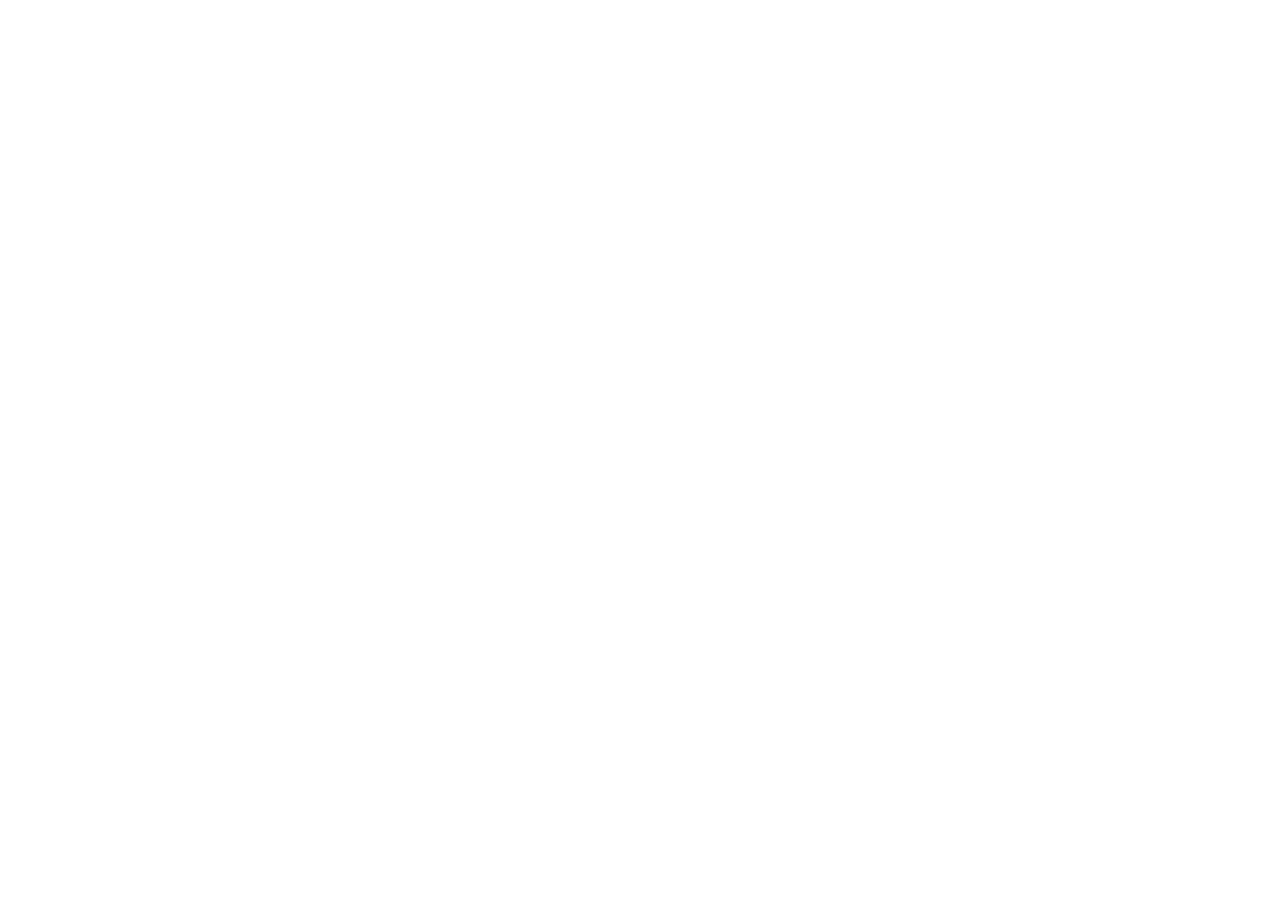
==== 10-dars.html @ 3f9fad93 "first comint" ====
<!DOCTYPE html>
<html lang="en">
<head>
  <meta charset="UTF-8">
  <meta name="viewport" content="width=device-width, initial-scale=1.0">
  <title>Document</title>
  <link rel="stylesheet" href="css/normalize.css">
  <link rel="stylesheet" href="css/10-dars.css">
</head>
<body>

  

</body>
</html>
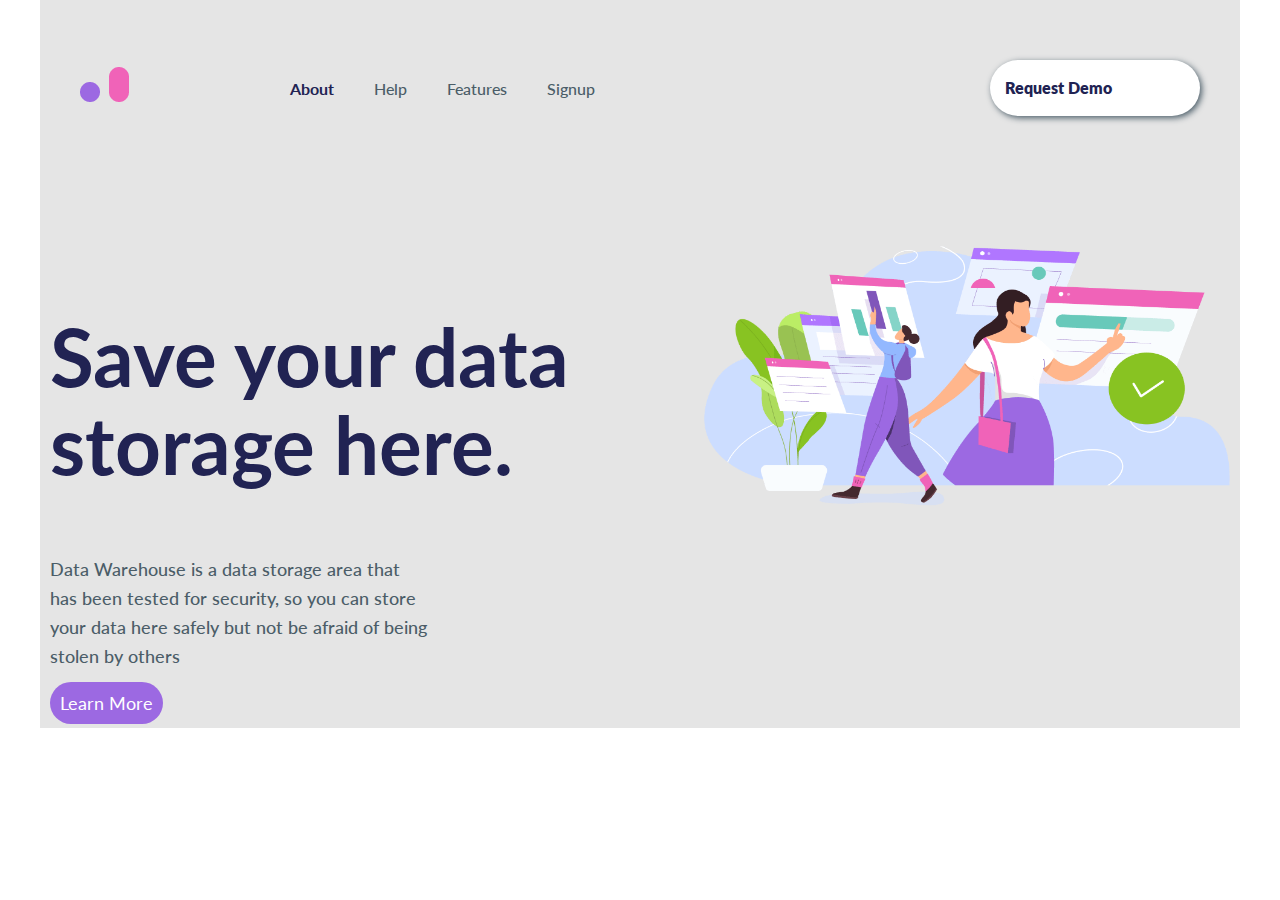
==== commit 68938235: "Kop narsa qoshdik" ====
--- a/10-dars.html
+++ b/10-dars.html
@@ -6,10 +6,46 @@
   <title>Document</title>
   <link rel="stylesheet" href="css/normalize.css">
   <link rel="stylesheet" href="css/10-dars.css">
+  <link href="https://fonts.googleapis.com/css2?family=Lato:wght@400;700&family=Nunito+Sans&display=swap" rel="stylesheet">
 </head>
 <body>
 
-  
+  <div class="contenier">
+
+      <div class="novigation">
+        <a href="">
+          <img src="img/Logo@1x.png" alt="logo" width="49" height="35"
+          srcset="img/Logo@1x.png 1x,img/Logo@2x.png 2x">
+        </a>
+        <ul class="novigatoin-link">
+
+          <li><a class="link-heder-about" href="#">About</a></li>
+          <li><a class="link-heder"href="#">Help</a></li>
+          <li><a class="link-heder" href="#">Features</a></li>
+          <li><a class="link-heder" href="#">Signup</a></li>
+
+        </ul>
+
+        <a class="link-demo" href="#">Request Demo</a>
+
+      </div> <!--novigation-->
+
+      <div class="second">
+
+      <div class="second-list">
+
+        <h2 class="second-h">Save your data storage here.</h2>
+        <p class="second-p">Data Warehouse is a data storage area that has been tested for security, so you can store your data here safely but not be afraid of being stolen by others</p>
+        <a class="second-link" href="#">Learn More</a>
+
+      </div> <!--second-list-->
+
+      <img class="second" src="img/intro-img@1x.png" alt="intro" width="685" height="268">
+
+    </div><!--second-->
+
+    </div> <!--contenier-->
+
 
 </body>
 </html>--- a/css/10-dars.css
+++ b/css/10-dars.css
@@ -0,0 +1,93 @@
+*{
+  box-sizing: border-box;
+}
+body{
+  font-family: 'Lato', 'Arial', sans-serif;
+  font-size: 18px;
+  line-height: 160%;
+  color: #4B5D68;
+}
+.contenier{
+  max-width: 1200px;
+  padding: 10px 10px;
+  margin-left: auto;
+  margin-right: auto;
+  background: #E5E5E5;
+}
+.novigation{
+  display: flex;
+  align-items: center;
+  justify-content: space-between;
+  width: 1120px;
+  margin-top: 50px;
+  margin-left: auto;
+  margin-right: auto;
+  margin-bottom: 130px;
+}
+.novigatoin-link{
+  display: flex;
+  justify-content: space-between;
+  text-decoration: none;
+  list-style: none;
+  margin: 0px;
+  margin-right: auto;
+}
+.link-heder-about{
+  text-decoration: none;
+  font-style: normal;
+  font-weight: 700;
+  font-size: 16px;
+  line-height: 26px;
+  color: #212353;
+  margin-left: 121px;
+  margin-right: 40px;
+}
+.link-heder{
+text-decoration: none;
+margin-right: 40px;
+font-weight: 500;
+font-size: 16px;
+line-height: 26px;
+color: #4B5D68;
+}
+.link-demo{
+  text-decoration: none;
+  font-size: 16px;
+  font-weight: 800;
+  line-height: 26px;
+  width: 210px;
+  background-color: #ffffff;
+  color: #212353;
+  padding: 15px;
+  border-radius: 30px;
+  box-shadow: 2px 2px 6px #4B5D68;
+}
+.second{
+  display: flex;
+  
+}
+.second-h{
+font-weight: bold;
+font-size: 80px;
+line-height: 88px;
+color: #212353;
+width: 645px;
+}
+.second-p{
+  width: 380px;
+font-weight: 500;
+font-size: 18px;
+line-height: 29px;
+color: #4B5D68;
+}
+.second-link{
+  text-decoration: none;
+  padding: 10px;
+  width: 170px;
+  background: #9C69E2;
+  color: #ffffff;
+  border-radius: 50px;
+}
+.second-img{
+  margin-left: 0px;
+}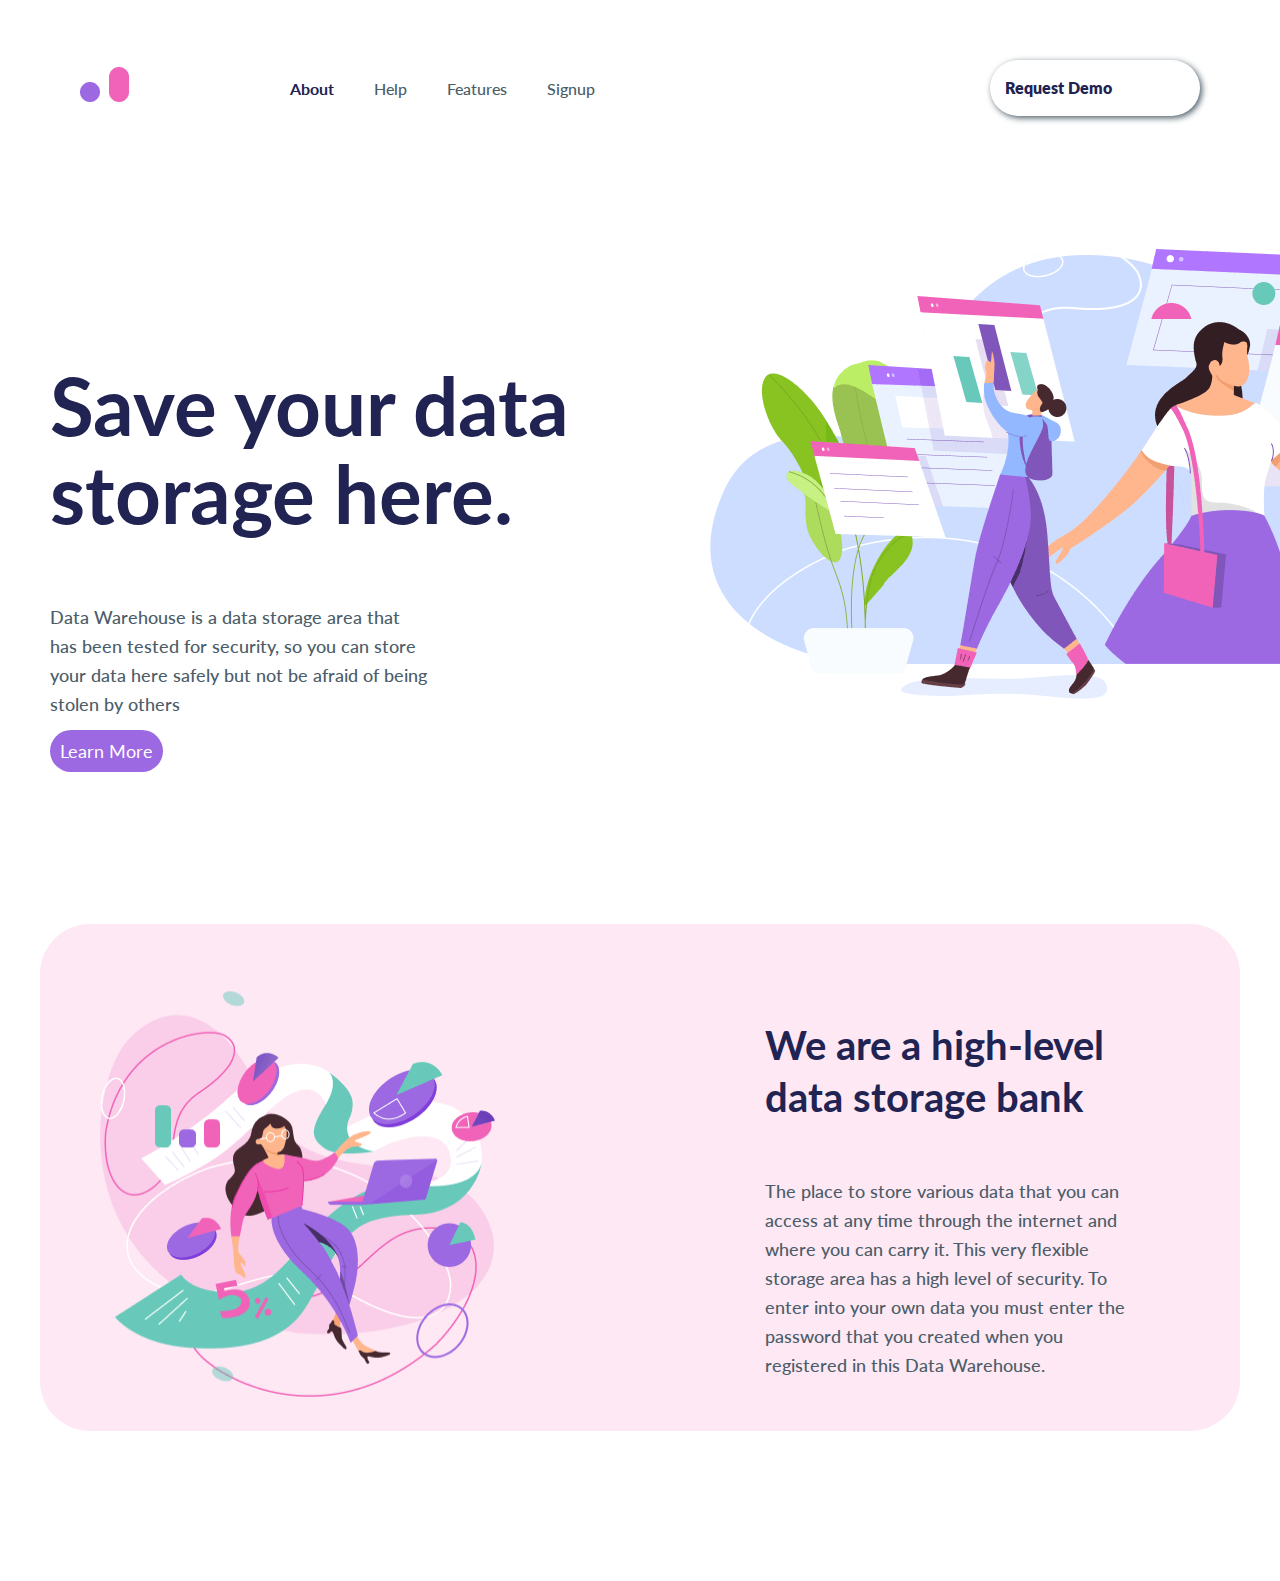
==== commit 625cd245: "add third list" ====
--- a/10-dars.html
+++ b/10-dars.html
@@ -40,12 +40,26 @@
 
       </div> <!--second-list-->
 
-      <img class="second" src="img/intro-img@1x.png" alt="intro" width="685" height="268">
+      <img class="second" src="img/intro-img@1x.png" alt="intro" width="885" height="468">
 
     </div><!--second-->
 
     </div> <!--contenier-->
 
+    <div class="third">
+
+       <img class="third-img" src="img/third-image@1x.png" alt="list-third" width="477"
+        width="504">
+
+        <div class="third-list">
+
+        <h2 class="third-h">We are a high-level data storage bank</h2>
+        <p class="third-p">The place to store various data that you can access at any time through the internet and where you can carry it. This very flexible storage area has a high level of security. To enter into your own data you must enter the password that you created when you registered in this Data Warehouse.</p>
+
+      </div><!--third-list-->
+
+    </div><!--third-->
+
 
 </body>
 </html>--- a/css/10-dars.css
+++ b/css/10-dars.css
@@ -12,7 +12,6 @@
   padding: 10px 10px;
   margin-left: auto;
   margin-right: auto;
-  background: #E5E5E5;
 }
 .novigation{
   display: flex;
@@ -43,12 +42,12 @@
   margin-right: 40px;
 }
 .link-heder{
-text-decoration: none;
-margin-right: 40px;
-font-weight: 500;
-font-size: 16px;
-line-height: 26px;
-color: #4B5D68;
+  text-decoration: none;
+  margin-right: 40px;
+  font-weight: 500;
+  font-size: 16px;
+  line-height: 26px;
+  color: #4B5D68;
 }
 .link-demo{
   text-decoration: none;
@@ -64,21 +63,23 @@
 }
 .second{
   display: flex;
-  
+  align-items: center;
+  justify-content: space-between;
+  margin-bottom: 100px;
 }
 .second-h{
-font-weight: bold;
-font-size: 80px;
-line-height: 88px;
-color: #212353;
-width: 645px;
+  font-weight: bold;
+  font-size: 80px;
+  line-height: 88px;
+  color: #212353;
+  width: 645px;
 }
 .second-p{
   width: 380px;
-font-weight: 500;
-font-size: 18px;
-line-height: 29px;
-color: #4B5D68;
+  font-weight: 500;
+  font-size: 18px;
+  line-height: 29px;
+  color: #4B5D68;
 }
 .second-link{
   text-decoration: none;
@@ -90,4 +91,45 @@
 }
 .second-img{
   margin-left: 0px;
+}
+.third{
+  display: flex;
+  align-items: center;
+  width: 1200px;
+  height: 560;
+  margin-left: auto;
+  margin-right: auto;
+  margin-bottom: 150px;
+  background: rgba(240, 99, 184, 0.15);
+  border-radius: 50px;
+}
+.third-img{
+  width: 477px;
+  height: 507px;
+}
+.third-list{
+  display: flex;
+  flex-wrap: wrap;
+  width: 475px;
+  margin-left: auto;
+}
+.third-h{
+  width: 475px;
+  height: 100px;
+  margin-right: 92px;
+  margin-bottom: 40px;
+  font-weight: bold;
+  font-size: 40px;
+  line-height: 52px;
+  color: #212353;
+}
+.third-p{
+  width: 474px;
+  height: 174px;
+  margin-right: 93px;
+  margin-bottom: 125;
+  font-weight: 500;
+  font-size: 18px;
+  line-height: 29px;
+  color: #4B5D68;
 }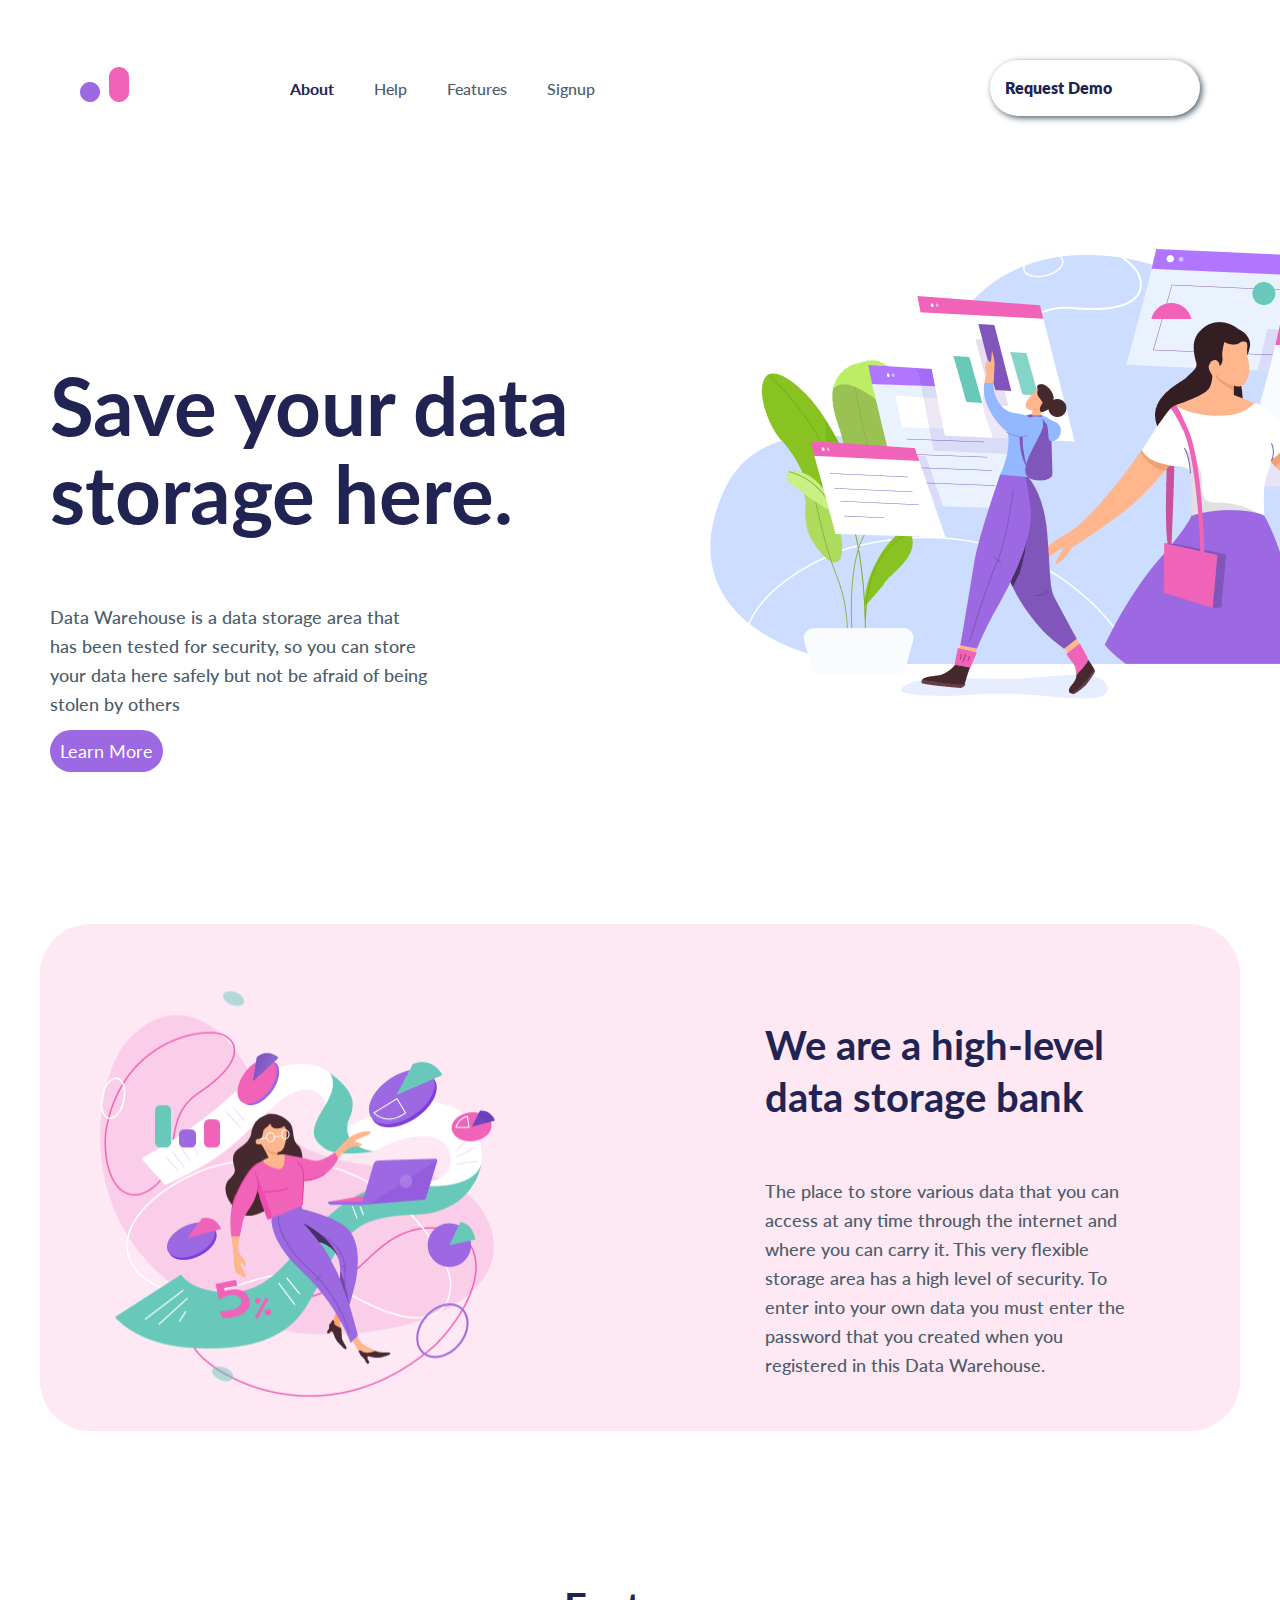
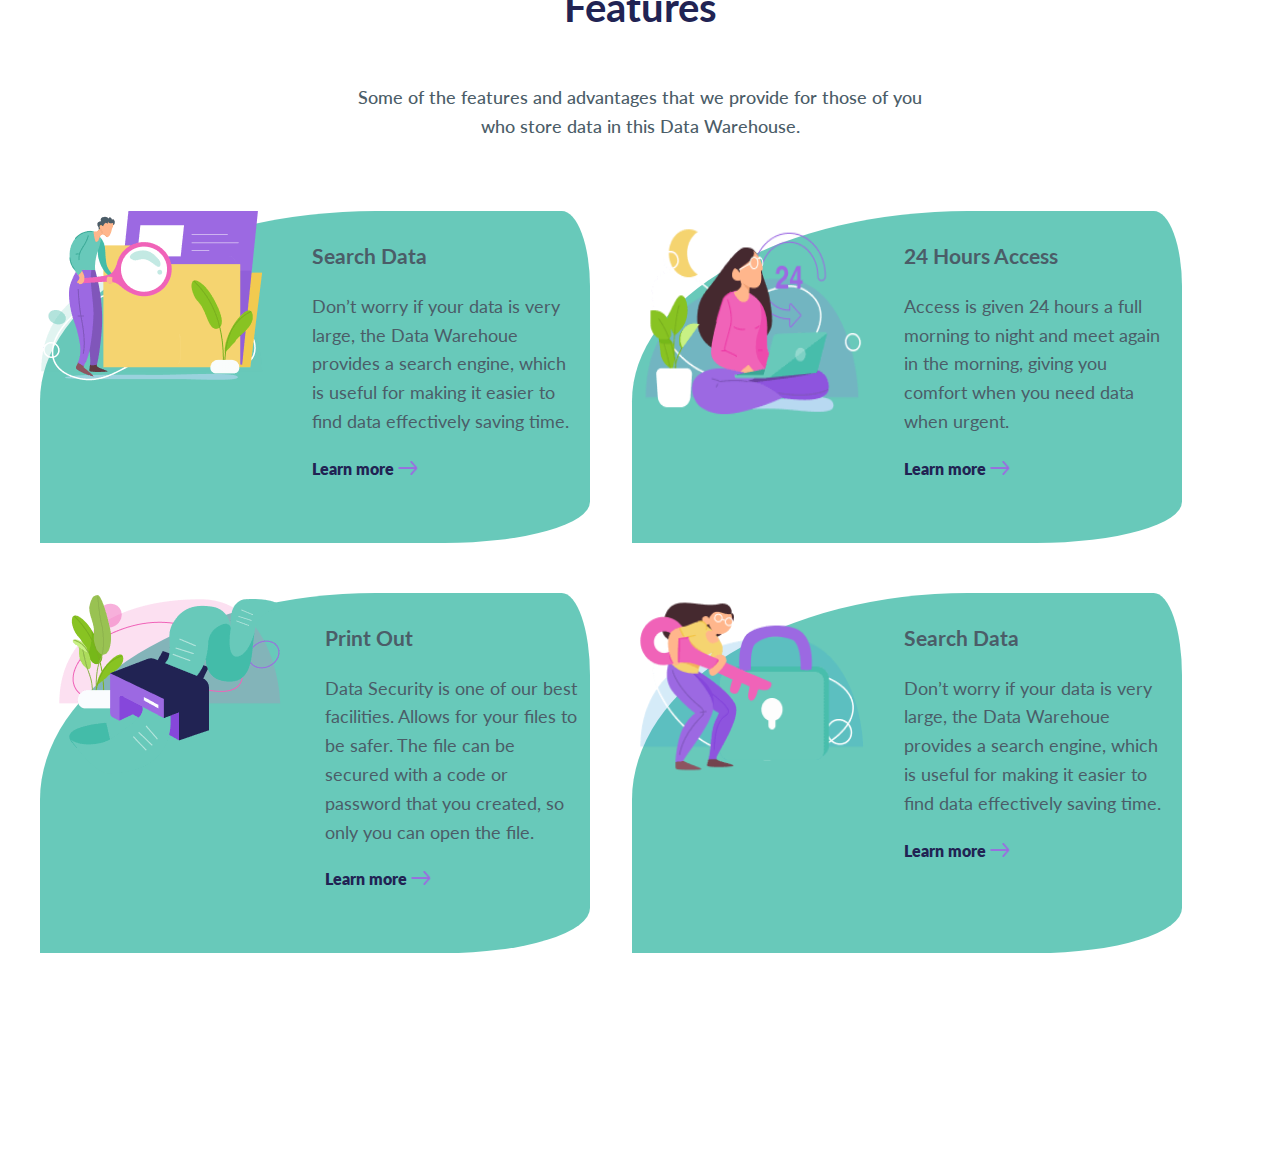
==== commit f484bd51: "save this work" ====
--- a/10-dars.html
+++ b/10-dars.html
@@ -48,8 +48,8 @@
 
     <div class="third">
 
-       <img class="third-img" src="img/third-image@1x.png" alt="list-third" width="477"
-        width="504">
+       <img class="third-img" src="img/third-image@1x.png" alt="list-third" width="477"  width="504">
+
 
         <div class="third-list">
 
@@ -60,6 +60,69 @@
 
     </div><!--third-->
 
+    <div class="fourth">
+
+      <h2 class="fourth-h">Features</h2>
+      <p class="fourth-p">Some of the features and advantages that we provide for those of you who store data in this Data Warehouse.</p>
+
+      <ul class="fourth-list">
+
+        <li class="fourth-list-type">
+
+          <img src="img/image3 1@2x-1.png" alt="image3" width="232" height="211"
+          srcset="img/image3 1@2x-1.png 1x img/image3 1@2x.png 2x">
+
+          <div class="fourth-div">
+            <h3>Search Data</h3>
+            <p> Don’t worry if your data is very large, the Data Warehoue provides a search engine, which is useful for making it easier to find data effectively saving time.</p>
+            <a href="#">Learn more <img src="img/Group 56.png" alt="learn more" width="20" height="14"></a>
+          </div>
+
+        </li>
+
+        <li class="fourth-list-type">
+
+          <img src="img/image4@1x.png" alt="image3" width="232" height="211"
+          srcset="img/image4@1x.png 1x img/image4@2x.png 2x">
+
+          <div class="fourth-div">
+            <h3>24 Hours Access</h3>
+            <p> Access is given 24 hours a full morning to night and meet again in the morning, giving you comfort when you need data when urgent.</p>
+            <a href="#">Learn more <img src="img/Group 56.png" alt="learn more" width="20" height="14"></a>
+          </div>
+
+        </li>
+
+        <li class="fourth-list-type">
+
+          <img src="img/image5 1@1x.png" alt="image3" width="245" height="181"
+          srcset="img/image5 1@1x.png 1x img/image5 1@2x.png 2x">
+
+          <div class="fourth-div">
+            <h3>Print Out</h3>
+            <p>Data Security is one of our best facilities. Allows for your files to be safer. The file can be secured with a code or password that you created, so only you can open the file.</p>
+            <a href="#">Learn more <img src="img/Group 56.png" alt="learn more" width="20" height="14"></a>
+          </div>
+
+        </li>
+
+        <li class="fourth-list-type">
+
+          <img src="img/image6 1@1x.png" alt="image3" width="232" height="211"
+          srcset="img/image6 1@1x.png 1x img/image6 1@2x.png 2x">
+
+          <div class="fourth-div">
+            <h3>Search Data</h3>
+            <p> Don’t worry if your data is very large, the Data Warehoue provides a search engine, which is useful for making it easier to find data effectively saving time.</p>
+            <a href="#">Learn more <img src="img/Group 56.png" alt="learn more" width="20" height="14"></a>
+          </div>
+
+        </li>
+
+      </ul>
+
+    </div><!--forth-->
+
 
 </body>
 </html>--- a/css/10-dars.css
+++ b/css/10-dars.css
@@ -132,4 +132,68 @@
   font-size: 18px;
   line-height: 29px;
   color: #4B5D68;
-}+}
+.fourth{
+  text-align: center;
+  width: 1200px;
+  margin-left: auto;
+  margin-right: auto;
+  margin-bottom: 150px;
+}
+.fourth-h{
+  font-style: normal;
+  font-weight: bold;
+  font-size: 40px;
+  line-height: 52px;
+  color: #212353;
+  margin-bottom: 50px;
+}
+.fourth-p{
+  font-style: 500;
+  font-weight: 500;
+  font-size: 18px;
+  line-height: 29px;
+  color: #4B5D68;
+  width: 584px;
+  margin-left: auto;
+  margin-right: auto;
+  margin-bottom: 70px;
+}
+.fourth-list{
+  display: flex;
+  flex-wrap: wrap;
+  text-decoration: none;
+  list-style: none;
+  margin: 0px;
+  padding: 0px;
+}
+.fourth-list-type{
+  display: flex;
+  align-items: flex-start;
+  justify-content: space-between;
+  text-align: start;
+  width: 550px;
+  margin-bottom: 50px;
+  margin-right: 42px;
+  background-color: #68C9BA;
+  border-radius:83% 7% 36% 100% / 78% 31% 17% 0% ;
+  transition: background-color 0.3s ease;
+}
+.fourth-div{
+  margin-bottom: 50px;
+  margin-left: 30px;
+  padding: 10px;
+}
+.fourth-div a{
+  text-decoration: none;
+  font-style: normal;
+  font-weight: 800;
+  font-size: 16px;
+  line-height: 26px;
+  color: #212353;
+}
+.fourth-list-type:hover{
+  background-color: #F063B8;
+  width: 550px;
+  transform: rotate(3deg);
+}
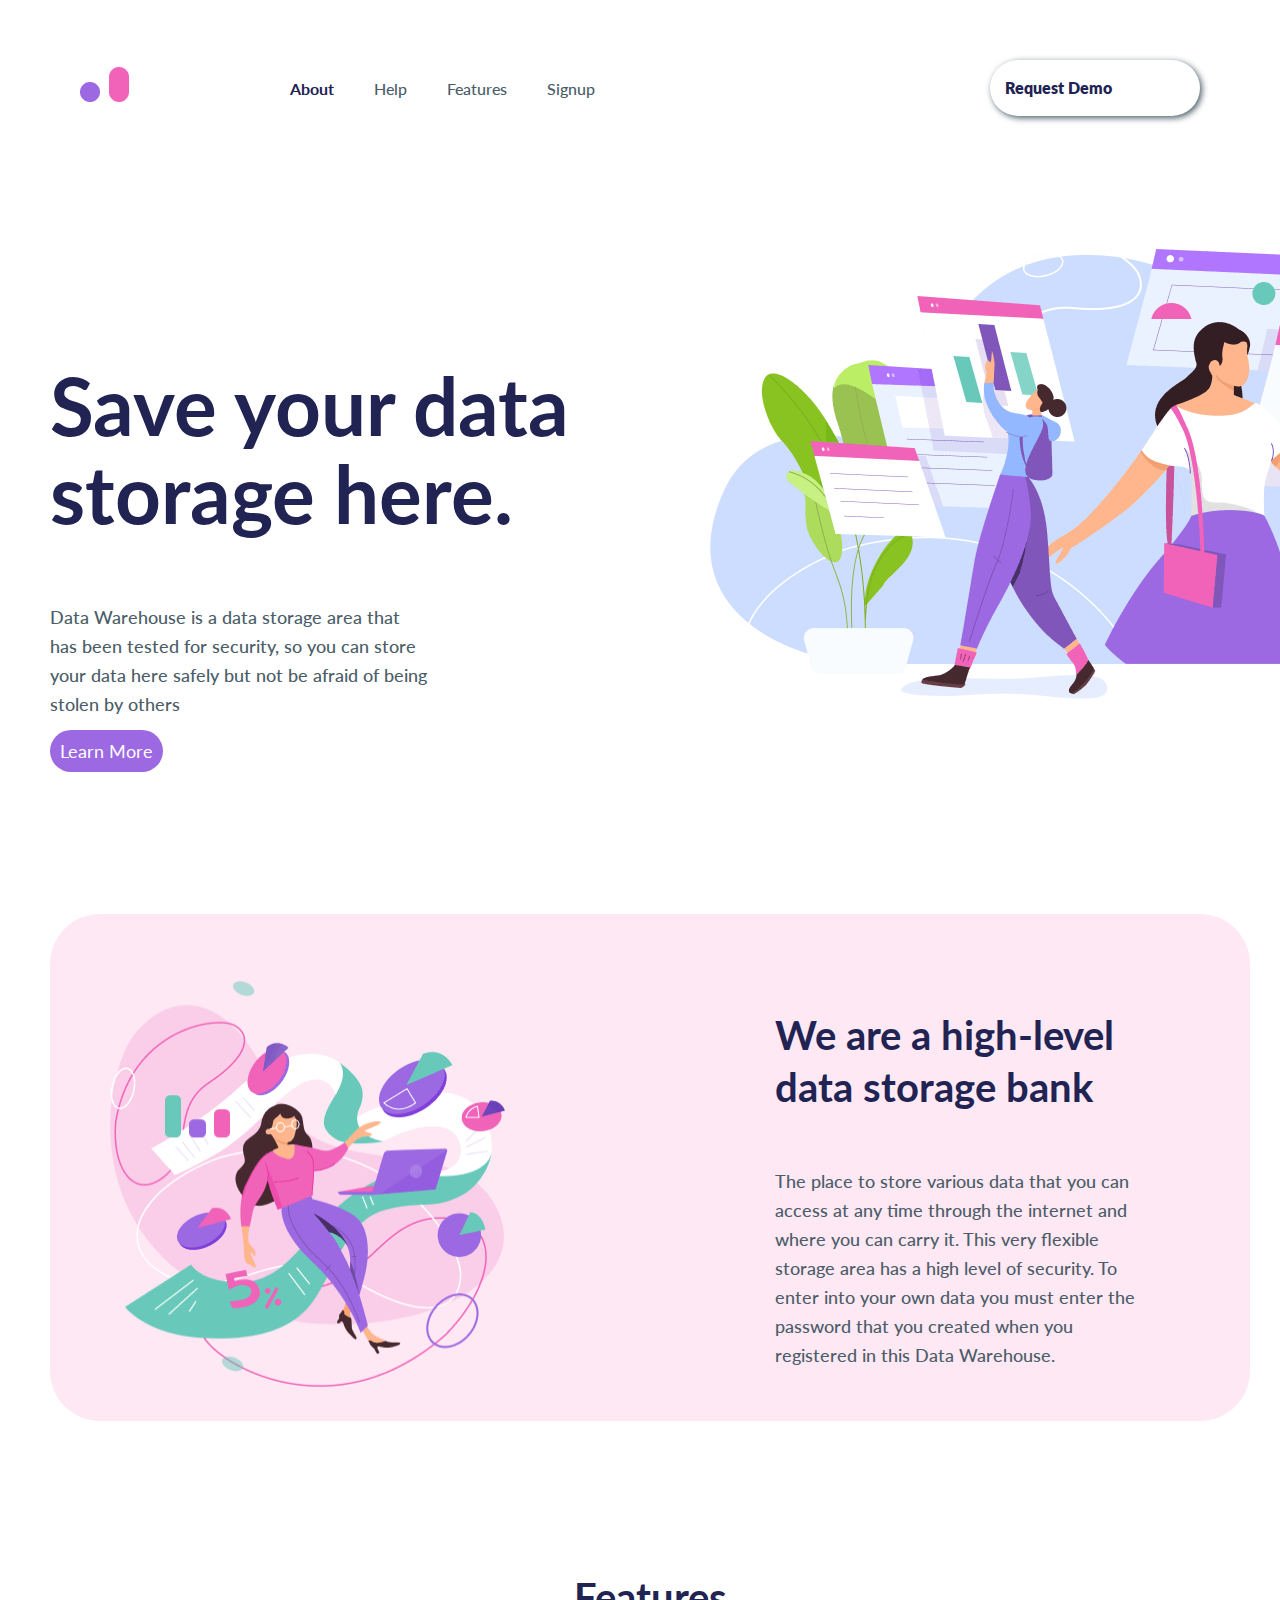
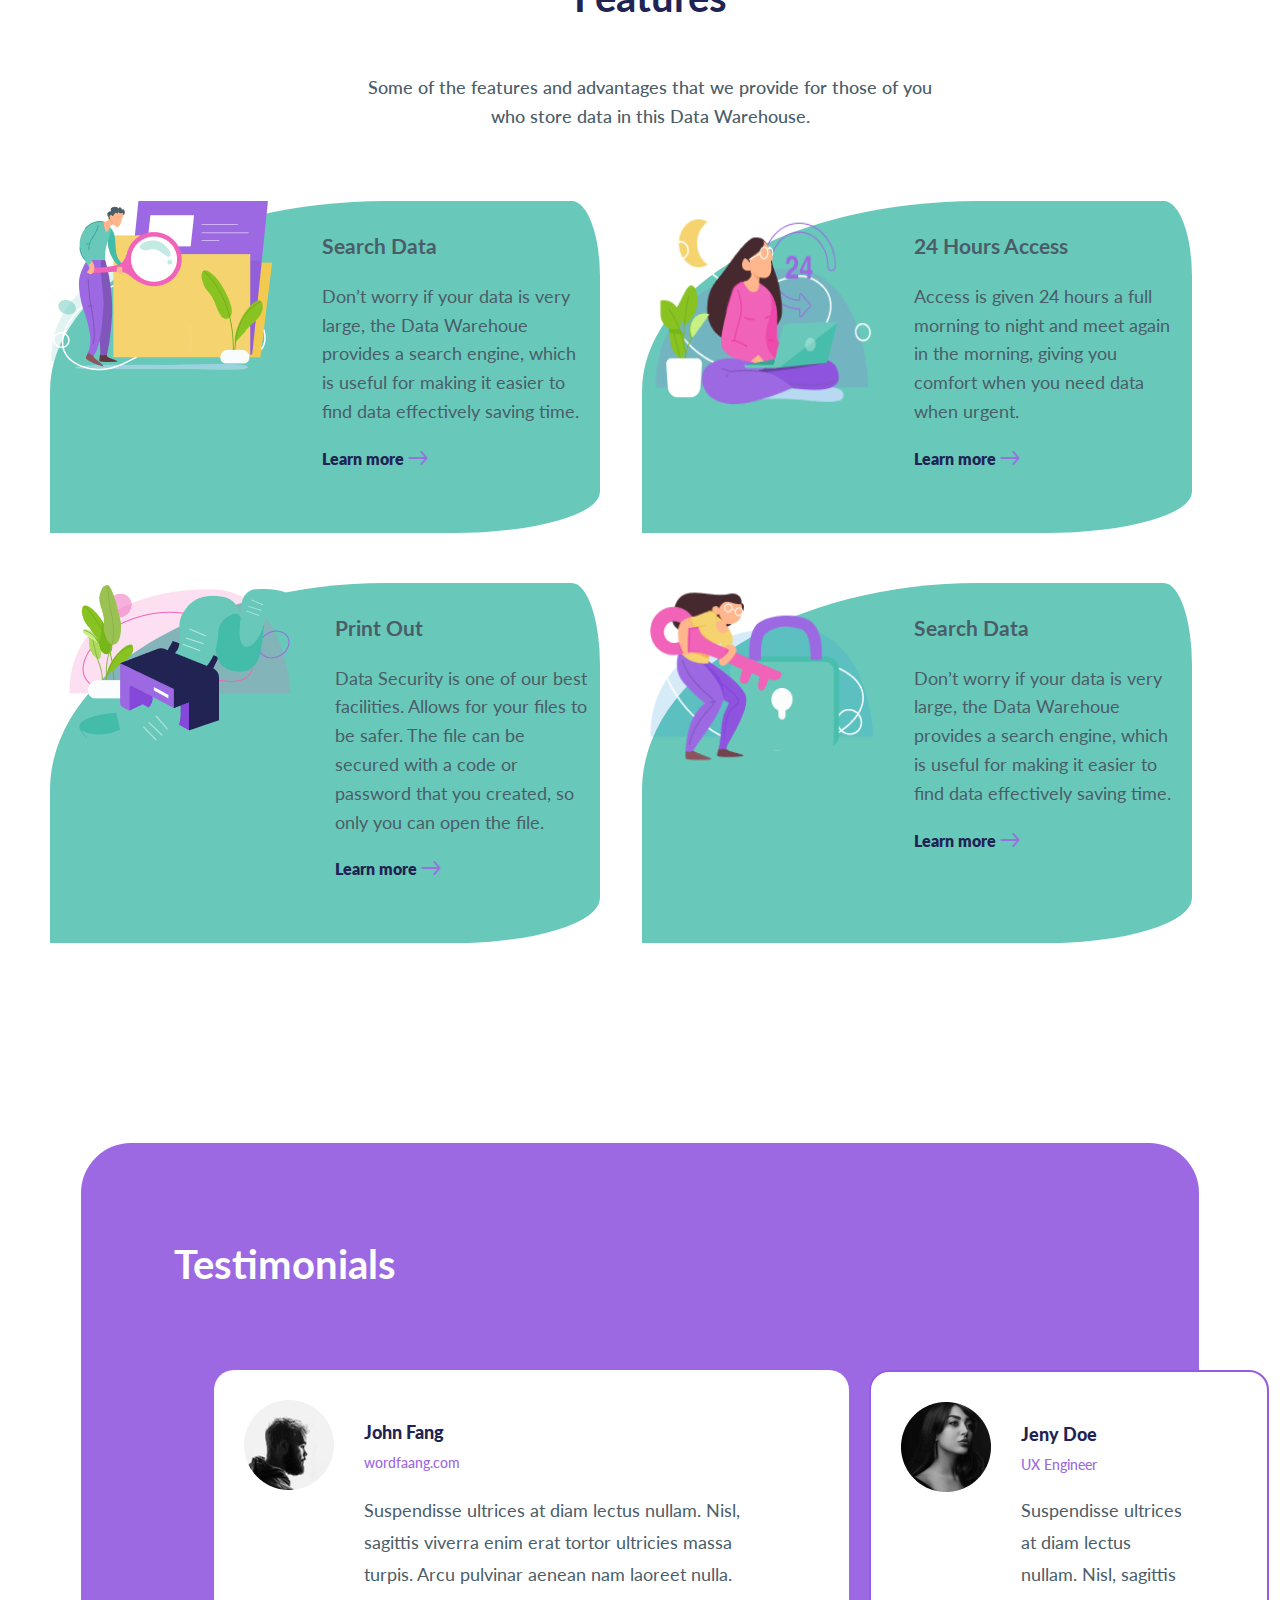
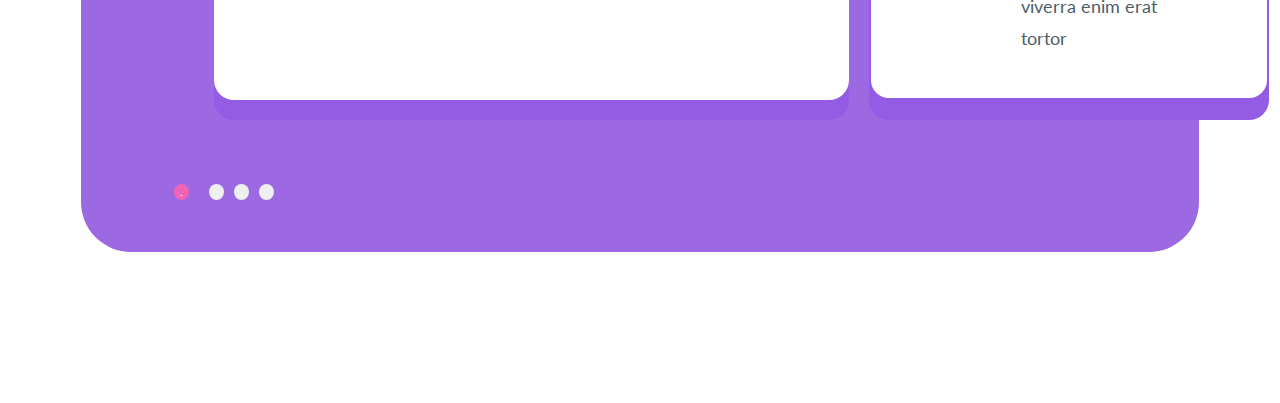
==== commit 6717553d: "add fifth list" ====
--- a/10-dars.html
+++ b/10-dars.html
@@ -20,7 +20,7 @@
         <ul class="novigatoin-link">
 
           <li><a class="link-heder-about" href="#">About</a></li>
-          <li><a class="link-heder"href="#">Help</a></li>
+          <li><a class="link-heder" href="#">Help</a></li>
           <li><a class="link-heder" href="#">Features</a></li>
           <li><a class="link-heder" href="#">Signup</a></li>
 
@@ -44,11 +44,11 @@
 
     </div><!--second-->
 
-    </div> <!--contenier-->
+
 
     <div class="third">
 
-       <img class="third-img" src="img/third-image@1x.png" alt="list-third" width="477"  width="504">
+       <img class="third-img" src="img/third-image@1x.png" alt="list-third" width="477"  height="504">
 
 
         <div class="third-list">
@@ -69,13 +69,13 @@
 
         <li class="fourth-list-type">
 
-          <img src="img/image3 1@2x-1.png" alt="image3" width="232" height="211"
-          srcset="img/image3 1@2x-1.png 1x img/image3 1@2x.png 2x">
+          <img src="img/image31@2x-1.png" alt="image3" width="232" height="211"
+          srcset="img/image31@2x-1.png 1x,img/image31@2x.png 2x">
 
           <div class="fourth-div">
             <h3>Search Data</h3>
             <p> Don’t worry if your data is very large, the Data Warehoue provides a search engine, which is useful for making it easier to find data effectively saving time.</p>
-            <a href="#">Learn more <img src="img/Group 56.png" alt="learn more" width="20" height="14"></a>
+            <a href="#">Learn more <img src="img/Group56.png" alt="learn more" width="20" height="14"></a>
           </div>
 
         </li>
@@ -83,38 +83,38 @@
         <li class="fourth-list-type">
 
           <img src="img/image4@1x.png" alt="image3" width="232" height="211"
-          srcset="img/image4@1x.png 1x img/image4@2x.png 2x">
+          srcset="img/image4@1x.png 1x,img/image4@2x.png 2x">
 
           <div class="fourth-div">
             <h3>24 Hours Access</h3>
             <p> Access is given 24 hours a full morning to night and meet again in the morning, giving you comfort when you need data when urgent.</p>
-            <a href="#">Learn more <img src="img/Group 56.png" alt="learn more" width="20" height="14"></a>
+            <a href="#">Learn more <img src="img/Group56.png" alt="learn more" width="20" height="14"></a>
           </div>
 
         </li>
 
         <li class="fourth-list-type">
 
-          <img src="img/image5 1@1x.png" alt="image3" width="245" height="181"
-          srcset="img/image5 1@1x.png 1x img/image5 1@2x.png 2x">
+          <img src="img/image51@1x.png" alt="image3" width="245" height="181"
+          srcset="img/image51@1x.png 1x,img/image51@2x.png 2x">
 
           <div class="fourth-div">
             <h3>Print Out</h3>
             <p>Data Security is one of our best facilities. Allows for your files to be safer. The file can be secured with a code or password that you created, so only you can open the file.</p>
-            <a href="#">Learn more <img src="img/Group 56.png" alt="learn more" width="20" height="14"></a>
+            <a href="#">Learn more <img src="img/Group56.png" alt="learn more" width="20" height="14"></a>
           </div>
 
         </li>
 
         <li class="fourth-list-type">
 
-          <img src="img/image6 1@1x.png" alt="image3" width="232" height="211"
-          srcset="img/image6 1@1x.png 1x img/image6 1@2x.png 2x">
+          <img src="img/image61@1x.png" alt="image3" width="232" height="211"
+          srcset="img/image61@1x.png 1x,img/image61@2x.png 2x">
 
           <div class="fourth-div">
             <h3>Search Data</h3>
             <p> Don’t worry if your data is very large, the Data Warehoue provides a search engine, which is useful for making it easier to find data effectively saving time.</p>
-            <a href="#">Learn more <img src="img/Group 56.png" alt="learn more" width="20" height="14"></a>
+            <a href="#">Learn more <img src="img/Group56.png" alt="learn more" width="20" height="14"></a>
           </div>
 
         </li>
@@ -123,6 +123,66 @@
 
     </div><!--forth-->
 
+    <div class="fivth">
+
+      <div class="fivth-list">
+
+        <h2 class="fifth-h">Testimonials</h2>
+
+        <ul class="testimonials">
+
+          <li class="john-list">
+            <img src="img/Ellipse76@1x.png" alt="John Fang" width="90" height="90"
+            srcset="img/Ellipse76@1x.png 1x,img/Ellipse76@2x.png 2x">
+            <div class="john">
+              <h3>John Fang <span class="john-web">wordfaang.com</span></h3>
+              <!-- <p></p> -->
+              <p>Suspendisse ultrices at diam lectus nullam. Nisl, sagittis viverra enim erat tortor ultricies massa turpis. Arcu pulvinar aenean nam laoreet nulla.</p>
+            </div>
+          </li>
+
+          <li class="jeny-list">
+            <img src="img/jeny@1x.png" alt="Jeny Doe" width="90" height="90"
+            srcset="img/jeny@1x.png 1x,img/jeny@2x.png 2x">
+            <div class="jeny">
+              <h3>Jeny Doe<span class="jeny-web">UX Engineer</span></h3>
+              <!-- <p></p> -->
+              <p>Suspendisse ultrices at diam lectus nullam. Nisl, sagittis viverra enim erat tortor</p>
+            </div>
+          </li>
+
+          <li class="watson-list">
+            <img src="img/watson@1x.png" alt="Watson Doe" width="90" height="90"
+            srcset="img/watson@1x.png 1x,img/watson@2x.png 2x">
+            <div class="watson">
+              <h3>Watson Doe<span class="watson-web">UX Engineer</span></h3>
+              <!-- <p></p> -->
+              <p>Suspendisse ultrices at diam lectus nullam. Nisl, sagittis viverra enim erat tortor</p>
+            </div>
+          </li>
+
+        </ul>
+
+        <ol class="element">
+          <li><button class="button-typy" type="button">.</button></li>
+          <li><button type="button">.</button></li>
+          <li><button type="button">.</button></li>
+          <li><button type="button">.</button></li>
+        </ol>
+
+        <div class="vector">
+          <img src="" alt="">
+          <img src="" alt="">
+        </div>
+
+      </div><!--fivth-list-->
+
+    </div><!--fivth-->
+
+    
+
+  </div> <!--contenier-->
+
 
 </body>
 </html>--- a/css/10-dars.css
+++ b/css/10-dars.css
@@ -177,7 +177,7 @@
   margin-right: 42px;
   background-color: #68C9BA;
   border-radius:83% 7% 36% 100% / 78% 31% 17% 0% ;
-  transition: background-color 0.3s ease;
+  transition: background-color 0.3s ease ;
 }
 .fourth-div{
   margin-bottom: 50px;
@@ -196,4 +196,190 @@
   background-color: #F063B8;
   width: 550px;
   transform: rotate(3deg);
-}
+  transition: transform 1s ease;
+}
+.fifth{
+  display: flex;
+  margin-left: auto;
+  margin-right: auto;
+  width: 1578px;
+}
+.fivth-list{
+  display: flex;
+  flex-wrap: wrap;
+  width: 1118px;
+  height: 709px;
+  margin-right: auto;
+  margin-left: auto;
+  background: #9C69E2;
+  border-radius: 50px;
+  margin-bottom: 141px;
+}
+.fifth-h{
+  font-style: normal;
+  font-weight: bold;
+  font-size: 40px;
+  line-height: 52px;
+  color: #FFFFFF;
+  margin-top: 95px;
+  margin-right: 620px;
+  margin-bottom: 80px;
+  margin-left: 93px;
+}
+.testimonials{
+  display: flex;
+  /* flex-wrap: wrap; */
+  width: 1445px;
+  margin: 0px;
+}
+.john-list{
+  display: flex;
+  /* flex-wrap: wrap; */
+  align-items: flex-start;
+  width: 645px;
+  height: 330px;
+  margin-right: 20px;
+  margin-bottom: 60px;
+  margin-left: 93px;
+  background-color: #fff;
+  border-radius: 20px;
+  box-shadow:#945be4 0px 20px 0px;
+  padding: 30px;
+}
+.john{
+  width: 385px;
+  margin-right: 70px;
+  margin-bottom: 50px;
+  margin-left: 30px;
+}
+.john h3{
+  width: 170px;
+  font-weight: 900;
+  font-size: 18px;
+  line-height: 29px;
+  color: #212353;
+}
+.john-web{
+  font-weight: 500;
+  font-size: 14px;
+  line-height: 22px;
+  color: #9C69E2;
+  margin-bottom: 19px;
+}
+.john p{
+  font-weight: normal;
+  font-size: 18px;
+  line-height: 32px;
+  color: #4B5D68;
+}
+.jeny-list{
+  display: flex;
+  /* flex-wrap: wrap; */
+  align-items: flex-start;
+  width: 400px;
+  height: 330px;
+  margin-right: 20px;
+  margin-bottom: 60px;
+  background-color: #fff;
+  border-radius: 20px;
+  border: 2px solid #945be4;
+  box-shadow:  #945be4 0px 20px 0px;
+  padding: 30px;
+}
+.jeny{
+  width: 180px;
+  margin-right: 70px;
+  margin-bottom: 50px;
+  margin-left: 30px;
+}
+.jeny h3{
+  width: 170px;
+  font-weight: 900;
+  font-size: 18px;
+  line-height: 29px;
+  color: #212353;
+}
+.jeny-web{
+  font-weight: 500;
+  font-size: 14px;
+  line-height: 22px;
+  display: flex;
+  align-items: center;
+  margin-top: 5px;
+  color: #9C69E2;
+}
+.jeny p{
+  font-weight: normal;
+  font-size: 18px;
+  line-height: 32px;
+  color: #4B5D68;
+}
+
+.watson-list{
+  display: flex;
+  /* flex-wrap: wrap; */
+  align-items: flex-start;
+  width: 400px;
+  height: 330px;
+  margin-bottom: 60px;
+  background-color: #fff;
+  border-radius: 20px;
+  border: 1px solid #945be4;
+  box-shadow:#dddae0 0px 20px 0px;
+  padding: 30px;
+}
+.watson{
+  width: 180px;
+  margin-right: 70px;
+  margin-bottom: 50px;
+  margin-left: 30px;
+}
+.watson h3{
+  width: 170px;
+  font-weight: 900;
+  font-size: 18px;
+  line-height: 29px;
+  color: #212353;
+}
+.watson-web{
+  font-weight: 500;
+  font-size: 14px;
+  line-height: 22px;
+  display: flex;
+  align-items: center;
+  margin-top: 5px;
+  color: #9C69E2;
+}
+.watson p{
+  font-weight: normal;
+  font-size: 18px;
+  line-height: 32px;
+  color: #4B5D68;
+}
+.element{
+  display: flex;
+  justify-content: space-between;
+  width: 55px;
+  height: 10px;
+  margin-right: 970px;
+  margin-bottom: 60px;
+  margin-left: 93px;
+  list-style: none;
+  padding: 0px;
+
+}
+.element li{
+  margin-right: 10px;
+  padding: 0px;
+  font-size: 12px;
+}
+.element li button{
+  border: #fff;
+  border-radius: 50%;
+  color: #fff;
+}
+.button-typy{
+  background-color:  #F063B8;;
+  color:  #F063B8;
+  margin-right: 10px;
+}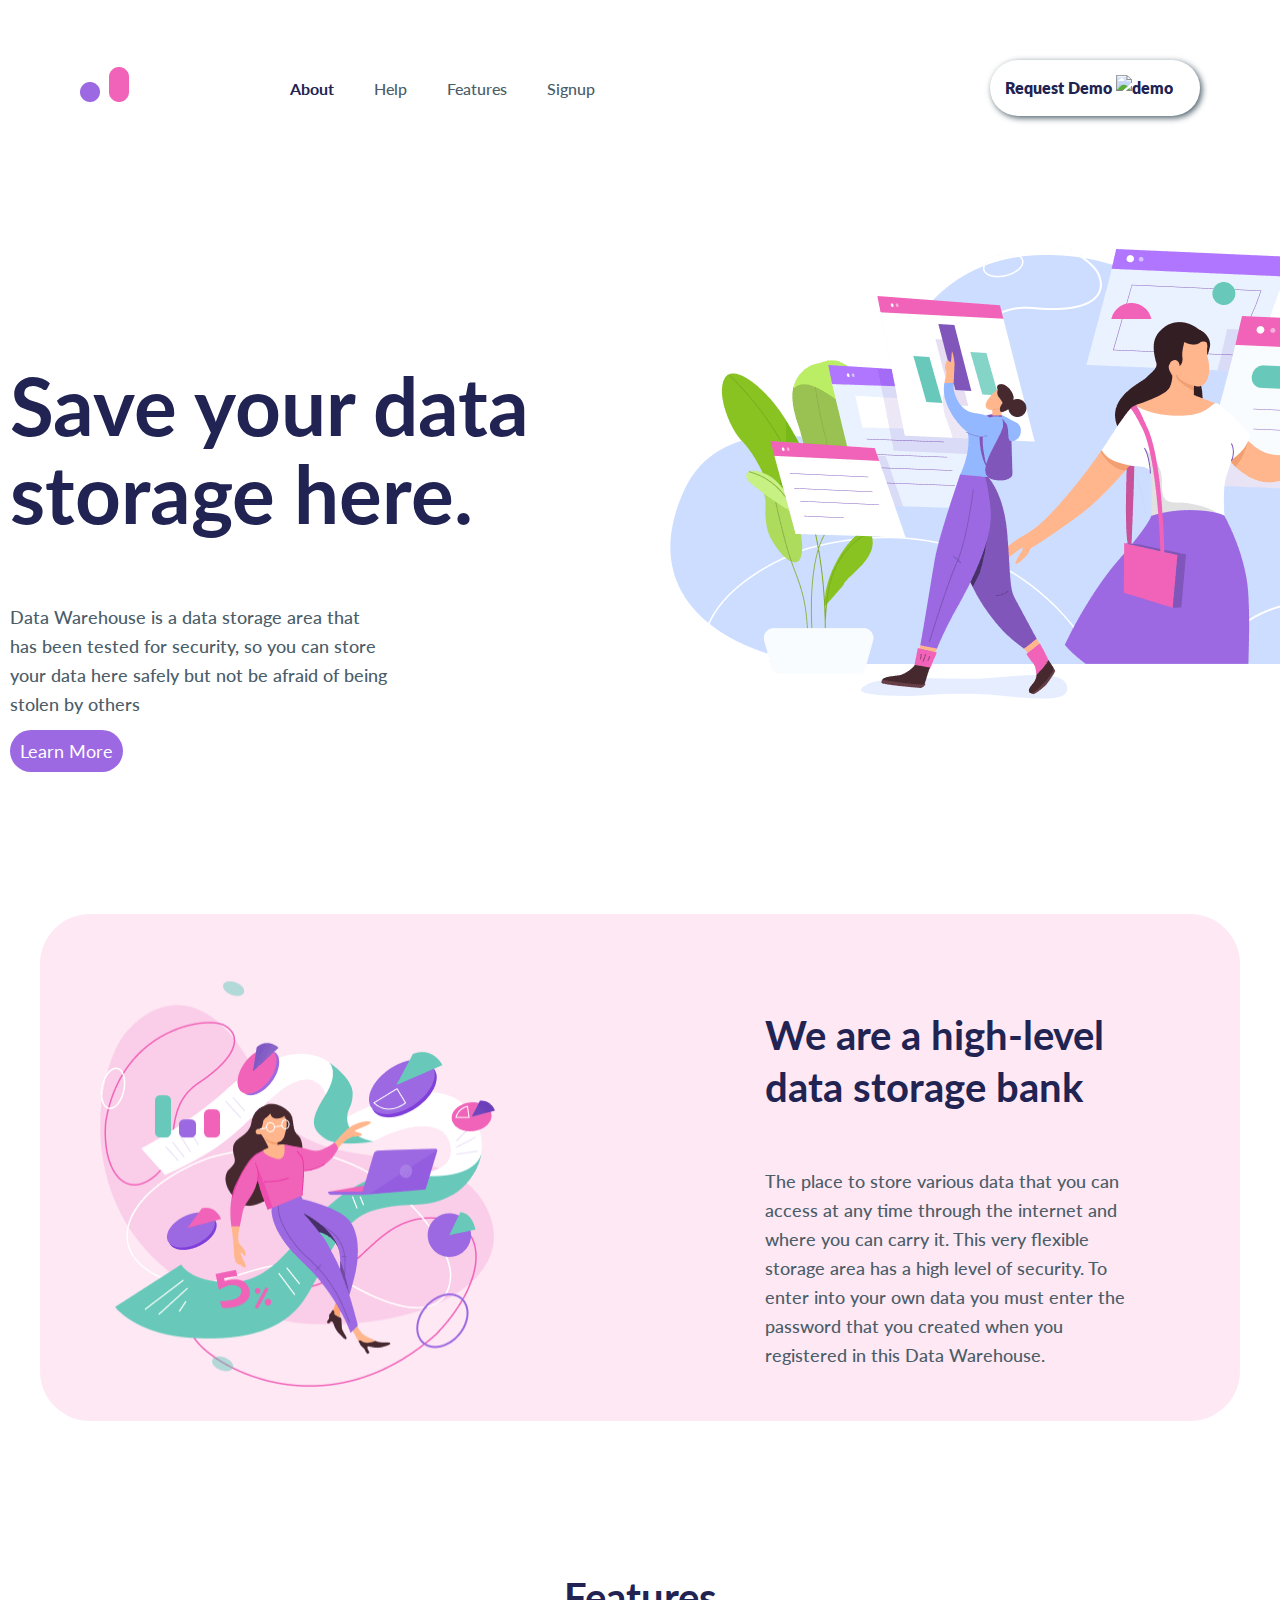
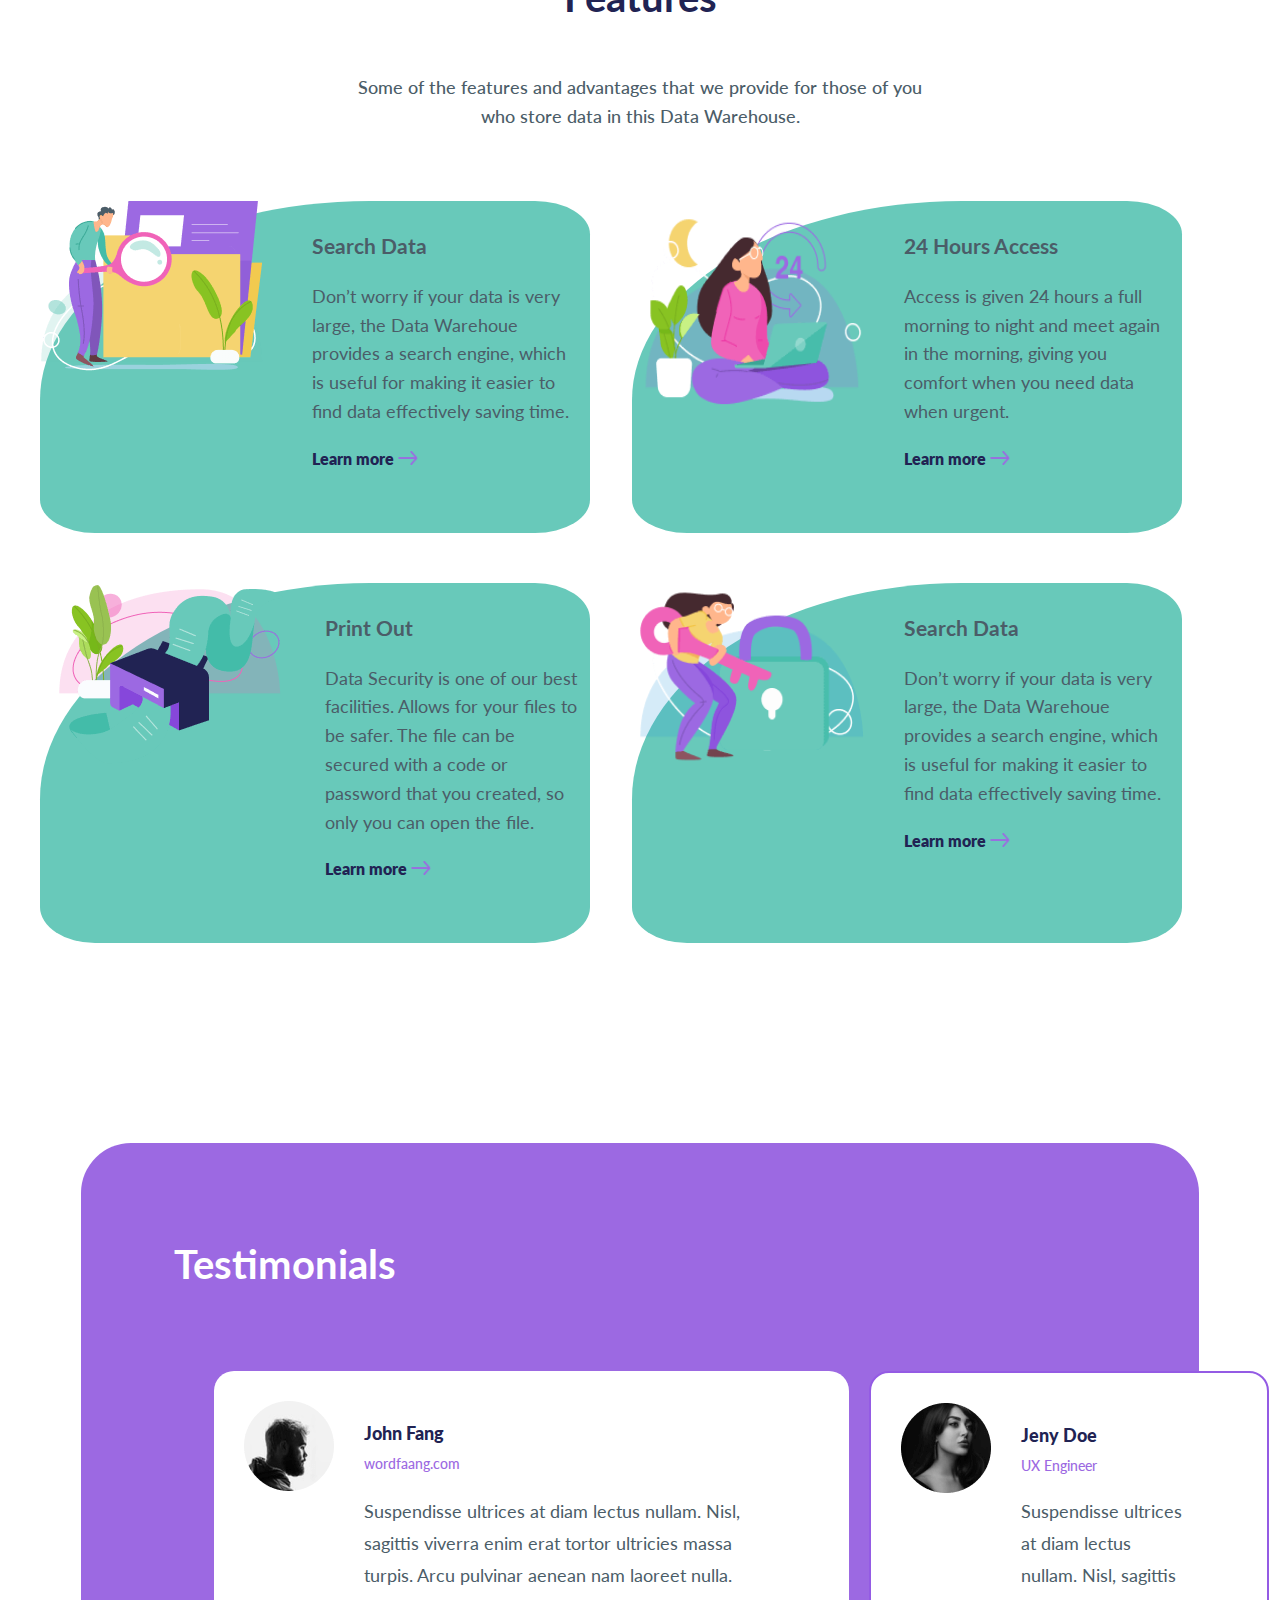
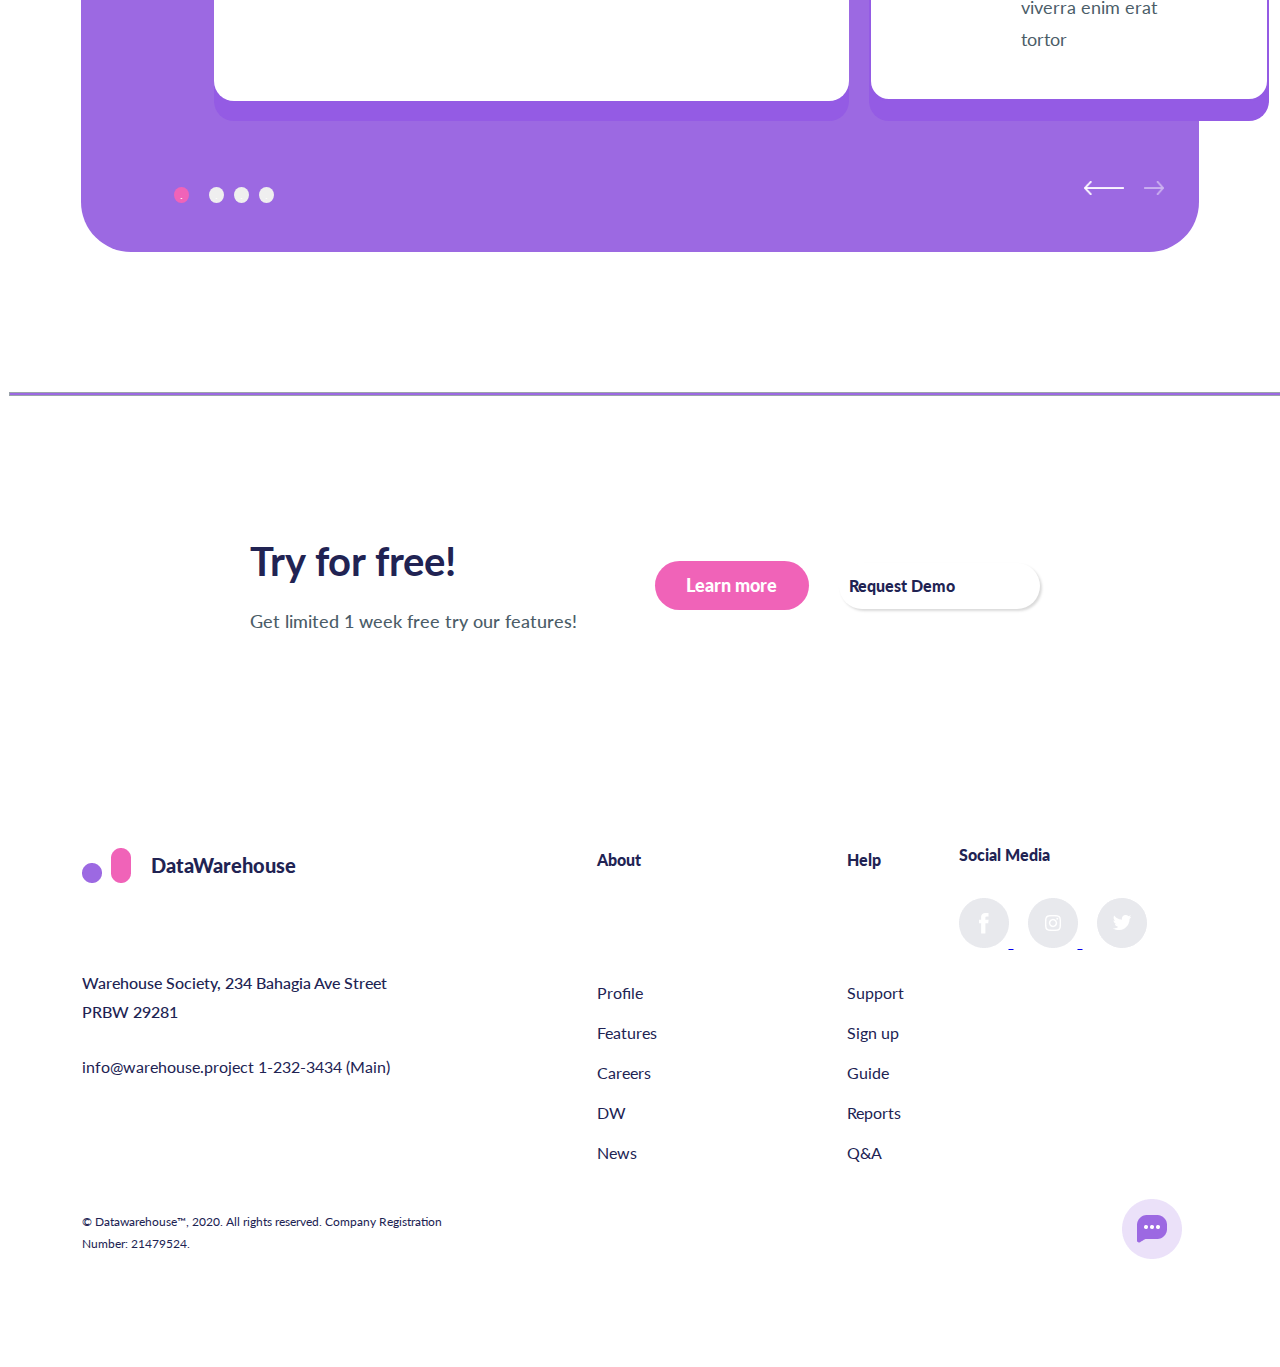
==== commit c5e87f66: "add-all-list-ideal-finish" ====
--- a/10-dars.html
+++ b/10-dars.html
@@ -13,7 +13,7 @@
   <div class="contenier">
 
       <div class="novigation">
-        <a href="">
+        <a href="#">
           <img src="img/Logo@1x.png" alt="logo" width="49" height="35"
           srcset="img/Logo@1x.png 1x,img/Logo@2x.png 2x">
         </a>
@@ -26,7 +26,9 @@
 
         </ul>
 
-        <a class="link-demo" href="#">Request Demo</a>
+        <a class="link-demo" href="#">Request Demo
+          <img src="img/Group-right.png" alt="demo" width="20" height="14">
+        </a>
 
       </div> <!--novigation-->
 
@@ -168,21 +170,95 @@
           <li><button type="button">.</button></li>
           <li><button type="button">.</button></li>
           <li><button type="button">.</button></li>
+
+          <li>
+            <div class="vector">
+              <img src="img/Group.png" alt="left" width="40" height="14">
+              <img src="img/Group2.png" alt="right" width="20" height="14">
+            </div>
+          </li>
+
         </ol>
 
-        <div class="vector">
-          <img src="" alt="">
-          <img src="" alt="">
-        </div>
+
 
       </div><!--fivth-list-->
 
     </div><!--fivth-->
 
-    
+    <div class="border"></div>
+
+    <div class="sixth">
+
+      <p class="sixth-p">Try for free! <span>Get limited 1 week free try our features!</span></p>
+
+      <a class="sixth-link" href="#">Learn more</a>
+      <a class="sixth-link-second" href="#">Request Demo</a>
+    </div><!--sixth-->
+
+    <div class="footer">
+
+      <div class="footer-first-list">
+        <img src="img/Logo@1x.png" alt="logo" width="49" height="35"
+        srcset="img/Logo@1x.png 1x,img/Logo@2x.png 2x">
+        <p class="name">DataWarehouse</p>
+        <p class="footer-p-one" >Warehouse Society, 234 Bahagia Ave Street PRBW 29281</p>
+        <p class="info">info@warehouse.project 1-232-3434 (Main)</p>
+
+        <div class="coment-list">
+        <p class="number"> © Datawarehouse™, 2020. All rights reserved. Company Registration Number: 21479524.</p>
+        <a class="coment-img" href="#">
+          <img src="img/coment@1x.png" alt="comment" width="60" height="60" srcset="img/coment@1x.png 1x,img/coment@2x.png 2x">
+        </a>
+      </div><!--coment-list-->
+
+      </div><!--footer-first-list-->
+
+      <div class="footer-second-list">
+
+        <ul class="second-list-row">
+          <li class="row-heder">About</li>
+          <li><a class="row-link" href="#">Profile</a></li>
+          <li><a class="row-link" href="#">Features</a></li>
+          <li><a class="row-link" href="#">Careers</a></li>
+          <li><a class="row-link" href="#">DW News</a></li>
+        </ul>
+
+        <ul class="second-list-row">
+          <li class="row-heder">Help</li>
+          <li><a class="row-link" href="#">Support</a></li>
+          <li><a class="row-link" href="#">Sign up</a></li>
+          <li><a class="row-link" href="#"> Guide</a></li>
+          <li><a class="row-link" href="#">Reports Q&A</a></li>
+        </ul>
+
+      </div><!--footer-second-list-->
+
+      <div class="apps">
+
+        <h2 class="apps-h2">Social Media</h2>
+
+        <a class="apps-link" href="#">
+          <img src="img/f@1x.png" alt="feacebook" width="50" height="50"
+          srcset="img/f@1x.png 1x,img/f@2x.png 2x">
+        </a>
+
+        <a class="apps-link" href="#">
+          <img src="img/i@1x.png" alt="instagram" width="50" height="50"
+          srcset="img/i@1x.png 1x,img/i@2x.png 2x">
+        </a>
+
+        <a class="apps-link" href="#">
+          <img src="img/t@1x.png" alt="tiweter" width="50" height="50"
+          srcset="img/t@1x.png 1x,img/t@2x.png 2x">
+        </a>
+
+      </div><!--apps-->
+
+    </div><!--footer-->
 
   </div> <!--contenier-->
 
 
 </body>
-</html>+</html>
--- a/css/10-dars.css
+++ b/css/10-dars.css
@@ -8,7 +8,7 @@
   color: #4B5D68;
 }
 .contenier{
-  max-width: 1200px;
+  max-width: 1600px;
   padding: 10px 10px;
   margin-left: auto;
   margin-right: auto;
@@ -176,7 +176,7 @@
   margin-bottom: 50px;
   margin-right: 42px;
   background-color: #68C9BA;
-  border-radius:83% 7% 36% 100% / 78% 31% 17% 0% ;
+  border-radius:60% 10% 10% 10% / 60% 10% 10% 10% ;
   transition: background-color 0.3s ease ;
 }
 .fourth-div{
@@ -195,7 +195,7 @@
 .fourth-list-type:hover{
   background-color: #F063B8;
   width: 550px;
-  transform: rotate(3deg);
+  transform: rotate(-3deg);
   transition: transform 1s ease;
 }
 .fifth{
@@ -382,4 +382,177 @@
   background-color:  #F063B8;;
   color:  #F063B8;
   margin-right: 10px;
-}+}
+.vector{
+  display: flex;
+  align-items: center;
+  margin-left: 800px;
+  margin-right: 66px;
+}
+.vector img{
+  margin-right: 20px;
+}
+.border{
+  width: 1600px;
+  border-top: 2px solid #9C69E2;
+  box-shadow: rgba(6, 24, 44, 0.4) 0px 0px 0px 1px, rgba(6, 24, 44, 0.65) 0px 3px 5px -1px, rgba(255, 255, 255, 0.08) 0px 1px 0px inset;
+}
+.sixth{
+  display: flex;
+  align-items: center;
+  /* justify-content: space-between; */
+  margin-top: 100px;
+  margin-left:240px;
+  margin-bottom: 153px;
+}
+.sixth-p{
+  display: flex;
+  flex-wrap: wrap;
+  width: 405px;
+  font-weight: bold;
+  font-size: 40px;
+  line-height: 52px;
+  color: #212353;
+}
+.sixth-p span{
+  width: 504px;
+  font-style: normal;
+  font-weight: 500;
+  font-size: 18px;
+  line-height: 29px;
+  color: #4B5D68;
+  margin-top: 20px;
+}
+.sixth-link{
+  text-decoration: none;
+  text-align: center;
+  width: 160px;
+  padding: 10px;
+  margin-left: auto;
+  margin-right: 30px;
+  background: #F063B8;
+  border-radius: 50px;
+  font-weight: 900;
+  font-size: 18px;
+  line-height: 29px;
+  color: #fff;
+  transition:  background-color 0.3s ease ;
+}
+.sixth-link:hover{
+  background-color:#9C69E2;
+}
+.sixth-link-second{
+  display: flex;
+  text-align: start;
+  width: 210px;
+  margin-right: 230px;
+  margin-left: 0px;
+  padding: 10px;
+  text-decoration: none;
+  background-color: #ffffff;
+  box-shadow: rgba(0, 0, 0, 0.15) 1.95px 1.95px 2.6px;
+  border-radius: 50px;
+  font-weight: 900;
+  font-size: 16px;
+  line-height: 26px;
+  color: #212353;
+  transition:  background-color 0.3s ease,color 0.3s ease;
+}
+.sixth-link-second:hover{
+  background-color:#9C69E2;
+  color: #ffffff;
+}
+.footer{
+  display: flex;
+  align-items: flex-start;
+  width: 1117px;
+  margin-left: auto;
+  margin-right: auto;
+  margin-bottom: 90px;
+}
+.footer-first-list{
+  display: flex;
+  flex-wrap: wrap;
+  align-items: center;
+  width: 335px;
+  margin-right: 140px;
+}
+.name{
+  margin-left: 20px;
+  font-weight: 900;
+  font-size: 20px;
+  line-height: 32px;
+  color: #212353;
+}
+.footer-p-one{
+  margin-top: 67px;
+  margin-bottom: 10px;
+  font-weight: 500;
+  font-size: 16px;
+  line-height: 29px;
+  color: #212353;
+}
+.info{
+  font-style: normal;
+  font-weight: normal;
+  font-size: 16px;
+  line-height: 29px;
+  color: #212353;
+  margin-bottom: 118px;
+}
+.footer-second-list{
+  display: flex;
+  margin-right: 50px;
+  margin-left: 0px;
+  width: 332px;
+}
+.second-list-row{
+  list-style: none;
+  margin-right: 150px;
+}
+.row-heder{
+  text-decoration: none;
+  font-style: normal;
+  font-weight: 900;
+  font-size: 16px;
+  line-height: 26px;
+  color: #212353;
+  margin-bottom: 50px;
+  padding-bottom: 50px;
+}
+.row-link{
+  text-decoration: none;
+  margin-bottom: 5px;
+  font-style: normal;
+  font-weight: normal;
+  font-size: 16px;
+  line-height: 40px;
+  color: #212353;
+}
+.apps{
+  margin-left: 20px;
+}
+.apps-h2{
+  margin-bottom: 30px;
+  font-style: normal;
+  font-weight: 900;
+  font-size: 16px;
+  line-height: 26px;
+  color: #212353;
+}
+.apps-link{
+  margin-right: 14px;
+}
+.coment-list{
+  display: flex;
+  align-items: center;
+}
+.number{
+  font-style: normal;
+  font-weight: normal;
+  font-size: 12px;
+  line-height: 22px;
+  color: #212353;
+  margin-right: 680px;
+  width: 360px;
+}
